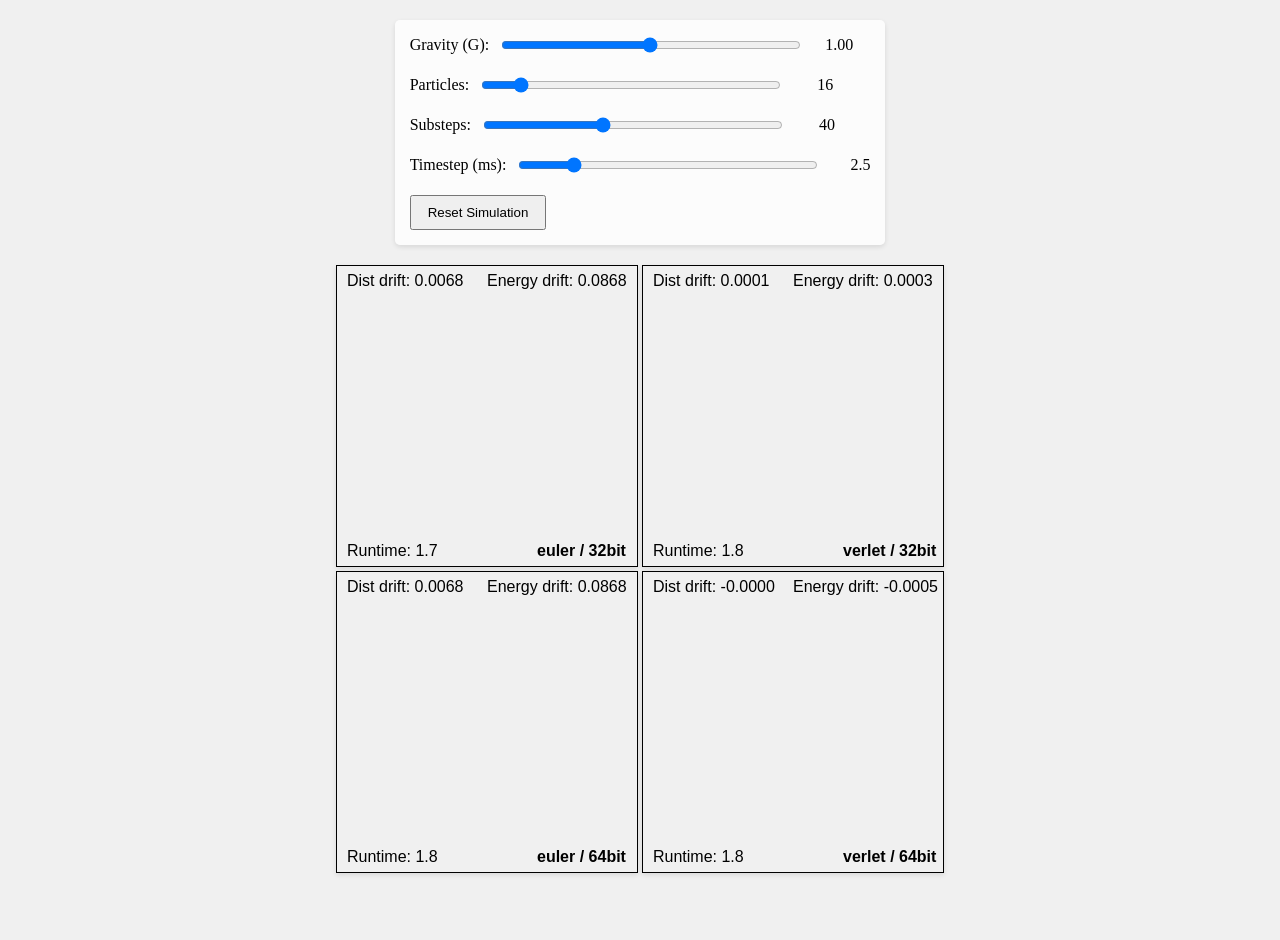
==== index.html @ 64ad9bde "Github pages" ====
<!DOCTYPE html>
<html lang="en">
<head>
    <meta charset="UTF-8">
    <meta name="viewport" content="width=device-width, initial-scale=1.0">
    <title>N-Body Simulation</title>
    <link rel="stylesheet" href="style.css">
</head>
<body>
    <div class="controls-panel">
        <div>
            <label for="gravitySlider">Gravity (G): </label>
            <input type="range" id="gravitySlider" min="0.01" max="2.0" step="0.01" value="1">
            <span id="gravityValue">1.0</span>
        </div>
        <div>
            <label for="particlesSlider">Particles: </label>
            <input type="range" id="particlesSlider" min="2" max="128" step="1" value="16">
            <span id="particlesValue">64</span>
        </div>
        <div>
            <label for="substepsSlider">Substeps: </label>
            <input type="range" id="substepsSlider" min="1" max="100" step="1" value="40">
            <span id="substepsValue">10</span>
        </div>
        <div>
            <label for="timestepSlider">Timestep (ms): </label>
            <input type="range" id="timestepSlider" min="1" max="10" step="0.1" value="2.5">
            <span id="timestepValue">2.5</span>
        </div>
        <div>
            <button id="resetButton" style="padding: 8px 16px;">Reset Simulation</button>
        </div>
    </div>

    
    <div class="canvas-container">
        <canvas id="singleAndEulerCanvas" width="300" height="300"></canvas>
        <canvas id="singleAndVerletCanvas" width="300" height="300"></canvas>
    </div>

    <div class="canvas-container">
        <canvas id="doubleAndEulerCanvas" width="300" height="300"></canvas>
        <canvas id="doubleAndVerletCanvas" width="300" height="300"></canvas>
    </div>

    <script>
        class Simulation {
            constructor(canvasId) {
                this.canvasId = canvasId;
                this.canvas = document.getElementById(canvasId);
                this.ctx = this.canvas.getContext('2d');
                this.particles = [];
                this.expectedEnergy = 0;
                this.disintegrationAt = 0;
                this.runtime = 0;
                this.startedAt = performance.now();
                this.lastTime = performance.now();
            }

            createInitialParticles() {
                for (let i = this.particles.length; i < particleCount; i++) {
                    if (this.canvasId.includes('single')) {     
                        const angle = (i / particleCount) * Math.PI * 2;
                        const x = Math.fround(Math.cos(angle));
                        const y = Math.fround(Math.sin(angle));
                        this.particles.push(new Particle(x, y));
                    } else {
                        const angle = (i / particleCount) * Math.PI * 2;
                        const x = Math.cos(angle);
                        const y = Math.sin(angle);
                        this.particles.push(new Particle(x, y));
                    }
                }
            }

            calculateGravitationalPull(particle) {
                let totalForceX = 0;
                let totalForceY = 0;

                for (const other of this.particles) {
                    if (other === particle) continue;

                    const dx = other.position.x - particle.position.x;
                    const dy = other.position.y - particle.position.y;

                    if (this.canvasId.includes('single')) { 
                        const distance = Math.fround(Math.sqrt(dx * dx + dy * dy));

                        totalForceX += Math.fround(G * (dx / distance));
                        totalForceY += Math.fround(G * (dy / distance));
                    } else {
                        const distance = Math.sqrt(dx * dx + dy * dy);

                        totalForceX += G * (dx / distance);
                        totalForceY += G * (dy / distance);
                    }
                }

                return {
                    x: totalForceX,
                    y: totalForceY,
                    magnitude: Math.sqrt(totalForceX * totalForceX + totalForceY * totalForceY)
                };
            }

            initializeOrbitalVelocities() {
                for (const particle of this.particles) {
                    const force = this.calculateGravitationalPull(particle);
                    
                    const orbitalSpeed = Math.sqrt(force.magnitude);
                    
                    const forceDir = Math.atan2(force.y, force.x);
                    const perpDir = forceDir + Math.PI/2;
                    
                    if (this.canvasId.includes('single')) { 
                        particle.velocity.x = Math.fround(orbitalSpeed * Math.cos(perpDir));
                        particle.velocity.y = Math.fround(orbitalSpeed * Math.sin(perpDir));
                    } else {
                        particle.velocity.x = orbitalSpeed * Math.cos(perpDir);
                        particle.velocity.y = orbitalSpeed * Math.sin(perpDir);
                    }

                    particle.acceleration.x = force.x;
                    particle.acceleration.y = force.y;
                }

                this.expectedEnergy = this.calculateTotalEnergy();
            }

            updatePositions(subDeltaTime) {
                for (const particle of this.particles) {
                    if (this.canvasId.includes('single')) {
                        particle.position.x += Math.fround(particle.velocity.x * subDeltaTime);
                        particle.position.y += Math.fround(particle.velocity.y * subDeltaTime);
                    } else {
                        particle.position.x += particle.velocity.x * subDeltaTime;
                        particle.position.y += particle.velocity.y * subDeltaTime;
                    }
                }
            }

            updateAccelerations() {
                for (const particle of this.particles) {
                    const force = this.calculateGravitationalPull(particle);
                    particle.acceleration.x = force.x;
                    particle.acceleration.y = force.y;
                }
            }

            updateVelocities(subDeltaTime) {
                for (const particle of this.particles) {
                    if (this.canvasId.includes('single')) {
                        particle.velocity.x += Math.fround(particle.acceleration.x * subDeltaTime);
                        particle.velocity.y += Math.fround(particle.acceleration.y * subDeltaTime);
                    } else {
                        particle.velocity.x += particle.acceleration.x * subDeltaTime;
                        particle.velocity.y += particle.acceleration.y * subDeltaTime;
                    }
                }
            }

            drawParticles() {
                const centerX = this.canvas.width / 2;
                const centerY = this.canvas.height / 2;

                for (const [index, particle] of this.particles.entries()) {
                    const x = particle.position.x * SCALE - 32 + centerX;
                    const y = particle.position.y * SCALE - 32 + centerY;
                    
                    const particleImage = new Image();
                    if (index == 0) {
                        particleImage.src = 'particle.png';
                    } else {
                        particleImage.src = 'particle.png';
                    }
                    this.ctx.drawImage(particleImage, x, y, 64, 64);
                }
            }

            calculateAverageDistance() {
                let totalDistance = 0;
                for (const particle of this.particles) {
                    const dx = particle.position.x;
                    const dy = particle.position.y;
                    totalDistance += Math.sqrt(dx * dx + dy * dy);
                }
                return totalDistance / this.particles.length;
            }

            calculateTotalEnergy() {
                let totalEnergy = 0;
                for (const particle of this.particles) {
                    totalEnergy += 0.5 * particle.velocity.x * particle.velocity.x + 0.5 * particle.velocity.y * particle.velocity.y;
                }
                return totalEnergy;
            }

            calculateLargestDistance() {
                let largestDistance = 0;
                for (let i = 0; i < this.particles.length - 1; i++) {
                    const particle1 = this.particles[i];
                    const particle2 = this.particles[i + 1];
                    const dx = particle2.position.x - particle1.position.x;
                    const dy = particle2.position.y - particle1.position.y;
                    const distance = Math.sqrt(dx * dx + dy * dy);
                    largestDistance = Math.max(largestDistance, distance);
                }
                return largestDistance;
            }

            draw() {
                const deltaTime = timestep / 1000; // Convert ms to seconds
                const subDeltaTime = deltaTime / substeps;

                this.ctx.clearRect(0, 0, this.canvas.width, this.canvas.height);

                for (let step = 0; step < substeps; step++) {
                    if (this.canvasId.includes('Euler')) {
                        this.updateVelocities(subDeltaTime);
                        this.updatePositions(subDeltaTime);
                        this.updateAccelerations();
                    } else { 
                        this.updateVelocities(subDeltaTime*0.5);
                        this.updatePositions(subDeltaTime);
                        this.updateAccelerations();
                        this.updateVelocities(subDeltaTime*0.5);
                    }
                }

                this.drawParticles();
                
                const averageDistance = this.calculateAverageDistance();
                this.ctx.fillStyle = 'black';
                this.ctx.font = '16px Arial';
                const distDrift = Math.sqrt(Math.abs(averageDistance - 1)) * -Math.sign(averageDistance - 1);
                this.ctx.fillText(`Dist drift: ${distDrift.toFixed(4)}`, 10, 20);

                const energyDrift = Math.sqrt(Math.abs(this.calculateTotalEnergy() - this.expectedEnergy)) * Math.sign(this.calculateTotalEnergy() - this.expectedEnergy);
                this.ctx.fillText(`Energy drift: ${energyDrift.toFixed(4)}`, 150, 20);

                const currentTime = performance.now();
                this.runtime = (currentTime - this.startedAt)/1000.0;
                this.lastTime = currentTime;

                if (this.disintegrationAt == 0) {
                    if (this.calculateLargestDistance() > (Math.PI/particleCount)*2.2)
                        this.disintegrationAt = this.runtime;
                }

                if (this.disintegrationAt > 0) {
                    this.ctx.fillStyle = 'red';
                    this.ctx.fillText(`Decohesion at: ${this.disintegrationAt.toFixed(1)}`, 10, 290);
                } else {
                    this.ctx.fillStyle = 'black';
                    this.ctx.fillText(`Runtime: ${this.runtime.toFixed(1)}`, 10, 290);
                }

                let typeText = '';
                if (this.canvasId == 'singleAndEulerCanvas') {
                    typeText = 'euler / 32bit';
                } else if (this.canvasId == 'singleAndVerletCanvas') {
                    typeText = 'verlet / 32bit';
                } else if (this.canvasId == 'doubleAndEulerCanvas') {
                    typeText = 'euler / 64bit';
                } else if (this.canvasId == 'doubleAndVerletCanvas') {
                    typeText = 'verlet / 64bit';
                }
                
                this.ctx.fillStyle = 'black';
                this.ctx.font = 'bold 16px Arial';
                this.ctx.fillText(typeText, 200, 290);

                requestAnimationFrame(() => this.draw());
            }
        }

        class Particle {
            constructor(x, y) {
                this.position = { x, y };
                this.velocity = { x: 0, y: 0 };
                this.acceleration = { x: 0, y: 0 };
            }
        }

        let G = 1;
        const SCALE = 100.0;
        let substeps = 10;
        let particleCount = 16;
        let timestep = 2.5;

        // Create simulations
        const simulations = [
            new Simulation('singleAndEulerCanvas'),
            new Simulation('singleAndVerletCanvas'),
            new Simulation('doubleAndEulerCanvas'),
            new Simulation('doubleAndVerletCanvas')
        ];

        // Add gravity slider handling
        const gravitySlider = document.getElementById('gravitySlider');
        const gravityValue = document.getElementById('gravityValue');

        // Add particles slider handling
        const particlesSlider = document.getElementById('particlesSlider');
        const particlesValue = document.getElementById('particlesValue');

        // Add substeps slider handling
        const substepSlider = document.getElementById('substepsSlider');
        const substepValue = document.getElementById('substepsValue');

        // Add timestep slider handling
        const timestepSlider = document.getElementById('timestepSlider');
        const timestepValue = document.getElementById('timestepValue');

        // Read initial values
        G = parseFloat(gravitySlider.value);
        gravityValue.textContent = G.toFixed(2);
        particleCount = parseInt(particlesSlider.value);
        particlesValue.textContent = particleCount;
        substeps = parseInt(substepSlider.value);
        substepValue.textContent = substeps;
        timestep = parseFloat(timestepSlider.value);
        timestepValue.textContent = timestep.toFixed(1);

        gravitySlider.addEventListener('input', function() {
            G = parseFloat(this.value);
            gravityValue.textContent = G.toFixed(2);
        });

        particlesSlider.addEventListener('input', function() {
            particleCount = parseInt(this.value);
            particlesValue.textContent = particleCount;

            for (const sim of simulations) {
                if (sim.particles.length > particleCount) {
                    sim.particles.length = particleCount;
                }
                sim.createInitialParticles();
                sim.initializeOrbitalVelocities();
            }
        });

        substepSlider.addEventListener('input', function() {
            substeps = parseInt(this.value);
            substepValue.textContent = substeps;
        });

        timestepSlider.addEventListener('input', function() {
            timestep = parseFloat(this.value);
            timestepValue.textContent = timestep.toFixed(1);
        });

        const resetButton = document.getElementById('resetButton');
        resetButton.addEventListener('click', function() {
            for (const sim of simulations) {
                sim.particles.length = 0;
                sim.createInitialParticles();
                sim.initializeOrbitalVelocities();
                sim.startedAt = performance.now();
                sim.lastTime = performance.now();
                sim.disintegrationAt = 0;
            }
        });

        // Initialize and start all simulations
        for (const sim of simulations) {
            sim.createInitialParticles();
            sim.initializeOrbitalVelocities();
            sim.draw();
        }
    </script>
</body>
</html>
---- style.css ----
body {
    display: flex;
    flex-direction: column;
    align-items: center;
    min-height: 100vh;
    margin: 0;
    background-color: #f0f0f0;
    padding: 20px;
}

.controls-panel {
    display: flex;
    flex-direction: column;
    gap: 20px;
    background-color: rgba(255, 255, 255, 0.8);
    padding: 15px;
    border-radius: 5px;
    box-shadow: 0 2px 5px rgba(0, 0, 0, 0.1);
    margin-bottom: 20px;
}

.controls-panel div {
    display: flex;
    align-items: center;
    gap: 10px;
}

.controls-panel label {
    white-space: nowrap;
}

.controls-panel input[type="range"] {
    width: 300px;
}

.controls-panel span {
    min-width: 40px;
    text-align: right;
}

canvas {
    border: 1px solid black;
    box-shadow: 0 2px 5px rgba(0, 0, 0, 0.1);
}
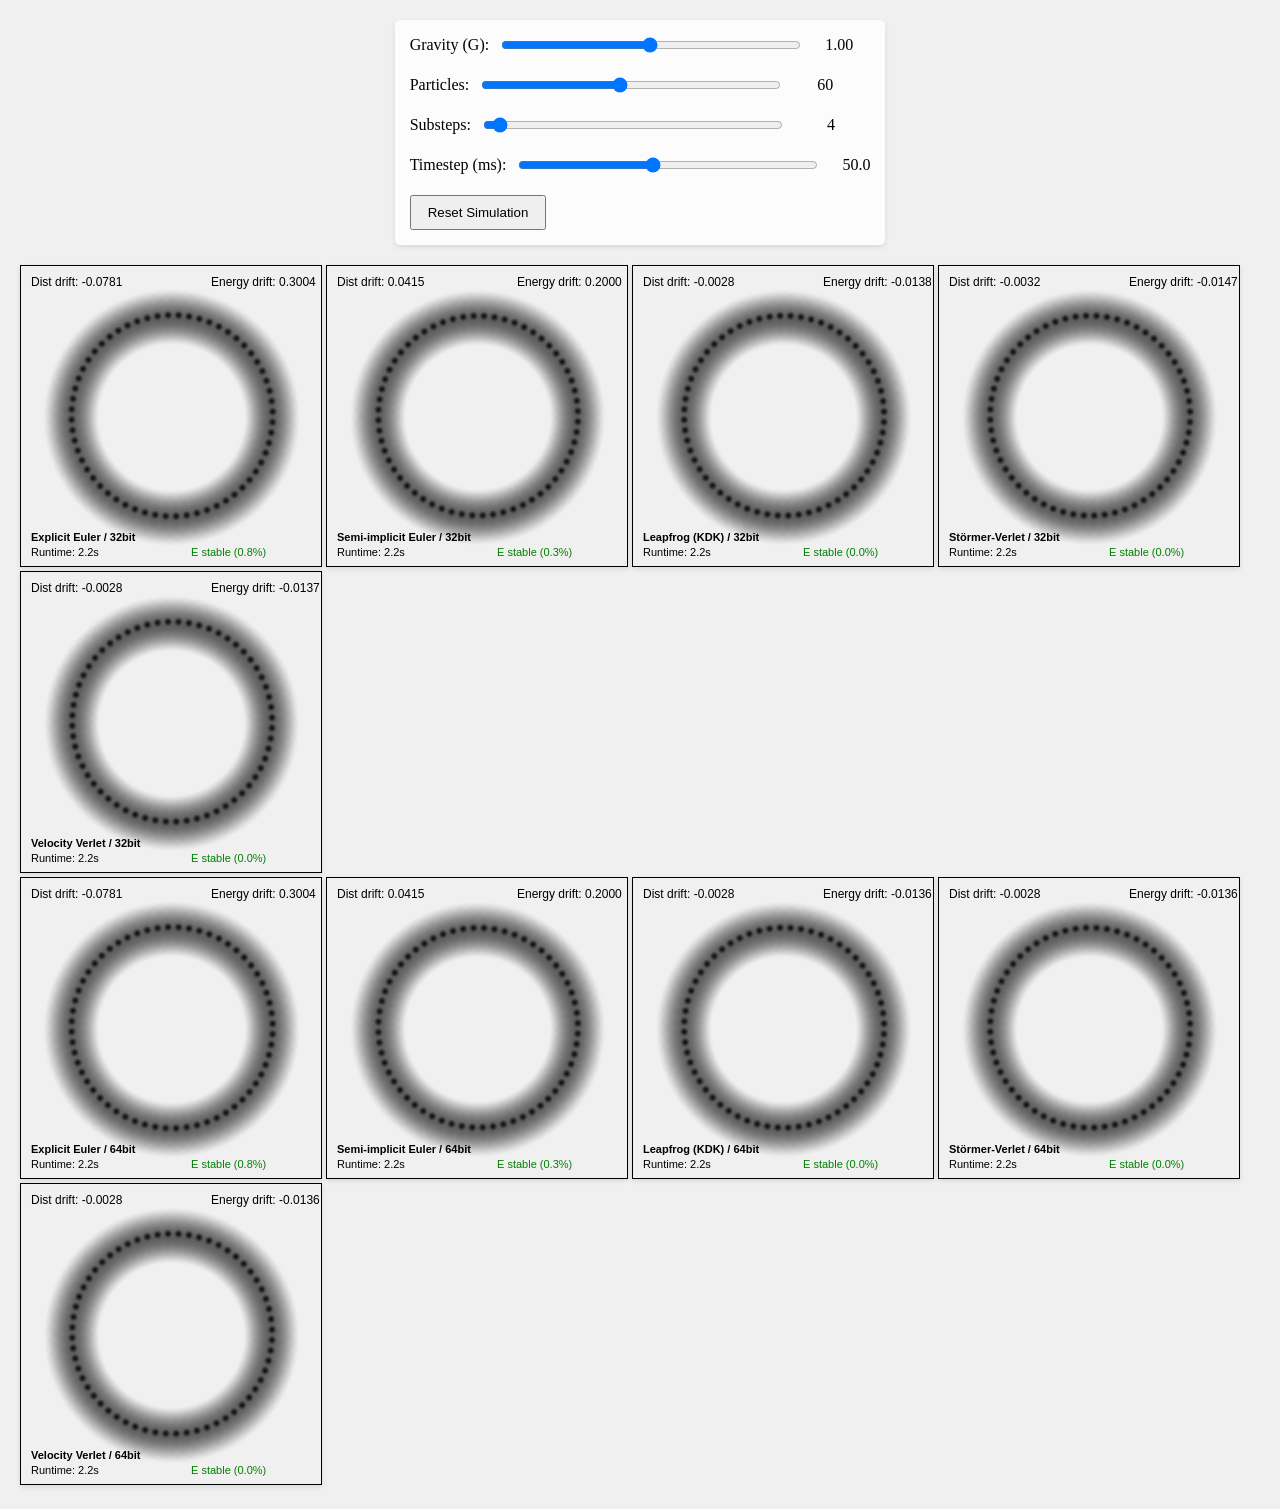
==== commit 960c4e59: "Cleaning up, more integrators" ====
--- a/index.html
+++ b/index.html
@@ -1,374 +1,294 @@
-<!DOCTYPE html>
+<!doctype html>
 <html lang="en">
-<head>
-    <meta charset="UTF-8">
-    <meta name="viewport" content="width=device-width, initial-scale=1.0">
-    <title>N-Body Simulation</title>
-    <link rel="stylesheet" href="style.css">
-</head>
-<body>
-    <div class="controls-panel">
-        <div>
-            <label for="gravitySlider">Gravity (G): </label>
-            <input type="range" id="gravitySlider" min="0.01" max="2.0" step="0.01" value="1">
-            <span id="gravityValue">1.0</span>
+    <head>
+        <meta charset="UTF-8" />
+        <meta name="viewport" content="width=device-width, initial-scale=1.0" />
+        <title>N-Body Simulation</title>
+        <link rel="stylesheet" href="style.css" />
+    </head>
+    <body>
+        <div class="controls-panel">
+            <div>
+                <label for="gravitySlider">Gravity (G): </label>
+                <input
+                    type="range"
+                    id="gravitySlider"
+                    min="0.01"
+                    max="2.0"
+                    step="0.01"
+                    value="1"
+                />
+                <span id="gravityValue">1.0</span>
+            </div>
+            <div>
+                <label for="particlesSlider">Particles: </label>
+                <input
+                    type="range"
+                    id="particlesSlider"
+                    min="2"
+                    max="128"
+                    step="1"
+                    value="60"
+                />
+                <span id="particlesValue">64</span>
+            </div>
+            <div>
+                <label for="substepsSlider">Substeps: </label>
+                <input
+                    type="range"
+                    id="substepsSlider"
+                    min="1"
+                    max="100"
+                    step="1"
+                    value="4"
+                />
+                <span id="substepsValue">10</span>
+            </div>
+            <div>
+                <label for="timestepSlider">Timestep (ms): </label>
+                <input
+                    type="range"
+                    id="timestepSlider"
+                    min="10"
+                    max="100"
+                    step="1"
+                    value="50"
+                />
+                <span id="timestepValue">2.5</span>
+            </div>
+            <div>
+                <button id="resetButton" style="padding: 8px 16px">
+                    Reset Simulation
+                </button>
+            </div>
         </div>
-        <div>
-            <label for="particlesSlider">Particles: </label>
-            <input type="range" id="particlesSlider" min="2" max="128" step="1" value="16">
-            <span id="particlesValue">64</span>
+
+        <div class="canvas-container">
+            <canvas id="explicitEuler_f32" width="300" height="300"></canvas>
+            <canvas id="semiImplicitEuler_f32" width="300" height="300"></canvas>
+            <canvas id="leapfrog_f32" width="300" height="300"></canvas>
+            <canvas id="stormerVerlet_f32" width="300" height="300"></canvas>
+            <canvas id="velocityVerlet_f32" width="300" height="300"></canvas>
         </div>
-        <div>
-            <label for="substepsSlider">Substeps: </label>
-            <input type="range" id="substepsSlider" min="1" max="100" step="1" value="40">
-            <span id="substepsValue">10</span>
+
+        <div class="canvas-container">
+            <canvas id="explicitEuler_f64" width="300" height="300"></canvas>
+            <canvas id="semiImplicitEuler_f64" width="300" height="300"></canvas>
+            <canvas id="leapfrog_f64" width="300" height="300"></canvas>
+            <canvas id="stormerVerlet_f64" width="300" height="300"></canvas>
+            <canvas id="velocityVerlet_f64" width="300" height="300"></canvas>
         </div>
-        <div>
-            <label for="timestepSlider">Timestep (ms): </label>
-            <input type="range" id="timestepSlider" min="1" max="10" step="0.1" value="2.5">
-            <span id="timestepValue">2.5</span>
-        </div>
-        <div>
-            <button id="resetButton" style="padding: 8px 16px;">Reset Simulation</button>
-        </div>
-    </div>
-
-    
-    <div class="canvas-container">
-        <canvas id="singleAndEulerCanvas" width="300" height="300"></canvas>
-        <canvas id="singleAndVerletCanvas" width="300" height="300"></canvas>
-    </div>
-
-    <div class="canvas-container">
-        <canvas id="doubleAndEulerCanvas" width="300" height="300"></canvas>
-        <canvas id="doubleAndVerletCanvas" width="300" height="300"></canvas>
-    </div>
-
-    <script>
-        class Simulation {
-            constructor(canvasId) {
-                this.canvasId = canvasId;
-                this.canvas = document.getElementById(canvasId);
-                this.ctx = this.canvas.getContext('2d');
-                this.particles = [];
-                this.expectedEnergy = 0;
-                this.disintegrationAt = 0;
-                this.runtime = 0;
-                this.startedAt = performance.now();
-                this.lastTime = performance.now();
-            }
-
-            createInitialParticles() {
-                for (let i = this.particles.length; i < particleCount; i++) {
-                    if (this.canvasId.includes('single')) {     
-                        const angle = (i / particleCount) * Math.PI * 2;
-                        const x = Math.fround(Math.cos(angle));
-                        const y = Math.fround(Math.sin(angle));
-                        this.particles.push(new Particle(x, y));
+
+        <script src="particles.js"></script>
+        <script src="integrators/common.js"></script>
+        <script src="integrators/explicit-euler.js"></script>
+        <script src="integrators/semi-implicit-euler.js"></script>
+        <script src="integrators/leapfrog.js"></script>
+        <script src="integrators/stormer-verlet.js"></script>
+        <script src="integrators/velocity-verlet.js"></script>
+        <script>
+            const particleSprite = new Image();
+            particleSprite.src = "particle.png";
+
+            const SCALE = 100.0;
+            let G = 1.0;
+            let substeps = 4;
+            let particleCount = 60;
+            let timestep = 50;
+
+            const INTEGRATORS = {
+                explicitEuler:     { fn: explicitEulerStep,     label: "Explicit Euler" },
+                semiImplicitEuler: { fn: semiImplicitEulerStep, label: "Semi-implicit Euler" },
+                leapfrog:          { fn: leapfrogStep,          label: "Leapfrog (KDK)" },
+                stormerVerlet:     { fn: stormerVerletStep,     label: "Störmer-Verlet" },
+                velocityVerlet:    { fn: velocityVerletStep,    label: "Velocity Verlet" },
+            };
+
+            class Simulation {
+                constructor(canvasId, integratorKey, precision) {
+                    this.canvas = document.getElementById(canvasId);
+                    this.ctx = this.canvas.getContext("2d");
+                    this.particles = [];
+                    this.expectedEnergy = 0;
+                    this.gapDecohesionAt = 0;
+                    this.energyCollapseAt = 0;
+                    this.startedAt = performance.now();
+                    this.integrate = INTEGRATORS[integratorKey].fn;
+                    this.precision = precision;
+                    this.label = `${INTEGRATORS[integratorKey].label} / ${precision === "f32" ? "32bit" : "64bit"}`;
+                }
+
+                resetParticles() {
+                    this.particles = createParticles(this.particles, particleCount);
+                }
+
+                gravityPull(particle) {
+                    let fx = 0, fy = 0;
+                    for (const other of this.particles) {
+                        if (other === particle) continue;
+                        const dx = other.position.x - particle.position.x;
+                        const dy = other.position.y - particle.position.y;
+                        const dist = Math.sqrt(dx * dx + dy * dy);
+                        fx += G * 0.01 * dx / dist;
+                        fy += G * 0.01 * dy / dist;
+                    }
+                    return { x: fx, y: fy, magnitude: Math.sqrt(fx * fx + fy * fy) };
+                }
+
+                initOrbitalVelocities() {
+                    for (const p of this.particles) {
+                        const force = this.gravityPull(p);
+                        const speed = Math.sqrt(force.magnitude);
+                        const perpDir = Math.atan2(force.y, force.x) + Math.PI / 2;
+                        p.velocity.x = speed * Math.cos(perpDir);
+                        p.velocity.y = speed * Math.sin(perpDir);
+                        p.acceleration.x = force.x;
+                        p.acceleration.y = force.y;
+                    }
+                    this.expectedEnergy = this.totalEnergy();
+                }
+
+                totalEnergy() {
+                    let e = 0;
+                    for (const p of this.particles) {
+                        e += 0.5 * (p.velocity.x ** 2 + p.velocity.y ** 2);
+                    }
+                    return e;
+                }
+
+                avgDistance() {
+                    let sum = 0;
+                    for (const p of this.particles)
+                        sum += Math.sqrt(p.position.x ** 2 + p.position.y ** 2);
+                    return sum / this.particles.length;
+                }
+
+                maxNeighborGap() {
+                    let max = 0;
+                    for (let i = 0; i < this.particles.length - 1; i++) {
+                        const a = this.particles[i], b = this.particles[i + 1];
+                        const dx = b.position.x - a.position.x;
+                        const dy = b.position.y - a.position.y;
+                        max = Math.max(max, Math.sqrt(dx * dx + dy * dy));
+                    }
+                    return max;
+                }
+
+                reset() {
+                    this.particles.length = 0;
+                    this.resetParticles();
+                    this.initOrbitalVelocities();
+                    this.startedAt = performance.now();
+                    this.gapDecohesionAt = 0;
+                    this.energyCollapseAt = 0;
+                }
+
+                draw() {
+                    const dt = timestep / 1000 / substeps;
+                    const { ctx, canvas } = this;
+                    const pullFn = (p) => this.gravityPull(p);
+
+                    ctx.clearRect(0, 0, canvas.width, canvas.height);
+
+                    for (let i = 0; i < substeps; i++)
+                        this.integrate(this.particles, dt, pullFn, this.precision);
+
+                    const cx = canvas.width / 2, cy = canvas.height / 2;
+                    for (const p of this.particles)
+                        ctx.drawImage(particleSprite, p.position.x * SCALE - 32 + cx, p.position.y * SCALE - 32 + cy, 64, 64);
+
+                    // HUD
+                    ctx.fillStyle = "black";
+                    ctx.font = "12px Arial";
+
+                    const avgDist = this.avgDistance();
+                    const distDrift = Math.sqrt(Math.abs(avgDist - 1)) * -Math.sign(avgDist - 1);
+                    ctx.fillText(`Dist drift: ${distDrift.toFixed(4)}`, 10, 20);
+
+                    const energy = this.totalEnergy();
+                    const eDiff = energy - this.expectedEnergy;
+                    const energyDrift = Math.sqrt(Math.abs(eDiff)) * Math.sign(eDiff);
+                    ctx.fillText(`Energy drift: ${energyDrift.toFixed(4)}`, 190, 20);
+
+                    const runtime = (performance.now() - this.startedAt) / 1000;
+
+                    if (!this.gapDecohesionAt && this.maxNeighborGap() > (Math.PI / particleCount) * 2.2)
+                        this.gapDecohesionAt = runtime;
+
+                    const energyRatio = Math.abs(energy / this.expectedEnergy - 1);
+                    if (!this.energyCollapseAt && energyRatio > 0.1)
+                        this.energyCollapseAt = runtime;
+
+                    ctx.font = "11px Arial";
+
+                    // Bottom-left: gap decohesion
+                    if (this.gapDecohesionAt) {
+                        ctx.fillStyle = "red";
+                        ctx.fillText(`Gap decoh: ${this.gapDecohesionAt.toFixed(1)}s`, 10, 290);
                     } else {
-                        const angle = (i / particleCount) * Math.PI * 2;
-                        const x = Math.cos(angle);
-                        const y = Math.sin(angle);
-                        this.particles.push(new Particle(x, y));
-                    }
-                }
-            }
-
-            calculateGravitationalPull(particle) {
-                let totalForceX = 0;
-                let totalForceY = 0;
-
-                for (const other of this.particles) {
-                    if (other === particle) continue;
-
-                    const dx = other.position.x - particle.position.x;
-                    const dy = other.position.y - particle.position.y;
-
-                    if (this.canvasId.includes('single')) { 
-                        const distance = Math.fround(Math.sqrt(dx * dx + dy * dy));
-
-                        totalForceX += Math.fround(G * (dx / distance));
-                        totalForceY += Math.fround(G * (dy / distance));
+                        ctx.fillStyle = "black";
+                        ctx.fillText(`Runtime: ${runtime.toFixed(1)}s`, 10, 290);
+                    }
+
+                    // Bottom-right: energy collapse
+                    if (this.energyCollapseAt) {
+                        ctx.fillStyle = "red";
+                        ctx.fillText(`E collapse: ${this.energyCollapseAt.toFixed(1)}s`, 170, 290);
                     } else {
-                        const distance = Math.sqrt(dx * dx + dy * dy);
-
-                        totalForceX += G * (dx / distance);
-                        totalForceY += G * (dy / distance);
-                    }
-                }
-
-                return {
-                    x: totalForceX,
-                    y: totalForceY,
-                    magnitude: Math.sqrt(totalForceX * totalForceX + totalForceY * totalForceY)
+                        ctx.fillStyle = "green";
+                        ctx.fillText(`E stable (${(energyRatio * 100).toFixed(1)}%)`, 170, 290);
+                    }
+
+                    ctx.fillStyle = "black";
+                    ctx.font = "bold 11px Arial";
+                    ctx.fillText(this.label, 10, 275);
+
+                    requestAnimationFrame(() => this.draw());
+                }
+            }
+
+            const simulations = [];
+            for (const key of Object.keys(INTEGRATORS)) {
+                for (const prec of ["f32", "f64"]) {
+                    simulations.push(new Simulation(`${key}_${prec}`, key, prec));
+                }
+            }
+
+            // Slider binding helper
+            function bindSlider(id, valueId, parse, format, onChange) {
+                const slider = document.getElementById(id);
+                const display = document.getElementById(valueId);
+                const update = () => {
+                    const val = parse(slider.value);
+                    display.textContent = format(val);
+                    onChange(val);
                 };
-            }
-
-            initializeOrbitalVelocities() {
-                for (const particle of this.particles) {
-                    const force = this.calculateGravitationalPull(particle);
-                    
-                    const orbitalSpeed = Math.sqrt(force.magnitude);
-                    
-                    const forceDir = Math.atan2(force.y, force.x);
-                    const perpDir = forceDir + Math.PI/2;
-                    
-                    if (this.canvasId.includes('single')) { 
-                        particle.velocity.x = Math.fround(orbitalSpeed * Math.cos(perpDir));
-                        particle.velocity.y = Math.fround(orbitalSpeed * Math.sin(perpDir));
-                    } else {
-                        particle.velocity.x = orbitalSpeed * Math.cos(perpDir);
-                        particle.velocity.y = orbitalSpeed * Math.sin(perpDir);
-                    }
-
-                    particle.acceleration.x = force.x;
-                    particle.acceleration.y = force.y;
-                }
-
-                this.expectedEnergy = this.calculateTotalEnergy();
-            }
-
-            updatePositions(subDeltaTime) {
-                for (const particle of this.particles) {
-                    if (this.canvasId.includes('single')) {
-                        particle.position.x += Math.fround(particle.velocity.x * subDeltaTime);
-                        particle.position.y += Math.fround(particle.velocity.y * subDeltaTime);
-                    } else {
-                        particle.position.x += particle.velocity.x * subDeltaTime;
-                        particle.position.y += particle.velocity.y * subDeltaTime;
-                    }
-                }
-            }
-
-            updateAccelerations() {
-                for (const particle of this.particles) {
-                    const force = this.calculateGravitationalPull(particle);
-                    particle.acceleration.x = force.x;
-                    particle.acceleration.y = force.y;
-                }
-            }
-
-            updateVelocities(subDeltaTime) {
-                for (const particle of this.particles) {
-                    if (this.canvasId.includes('single')) {
-                        particle.velocity.x += Math.fround(particle.acceleration.x * subDeltaTime);
-                        particle.velocity.y += Math.fround(particle.acceleration.y * subDeltaTime);
-                    } else {
-                        particle.velocity.x += particle.acceleration.x * subDeltaTime;
-                        particle.velocity.y += particle.acceleration.y * subDeltaTime;
-                    }
-                }
-            }
-
-            drawParticles() {
-                const centerX = this.canvas.width / 2;
-                const centerY = this.canvas.height / 2;
-
-                for (const [index, particle] of this.particles.entries()) {
-                    const x = particle.position.x * SCALE - 32 + centerX;
-                    const y = particle.position.y * SCALE - 32 + centerY;
-                    
-                    const particleImage = new Image();
-                    if (index == 0) {
-                        particleImage.src = 'particle.png';
-                    } else {
-                        particleImage.src = 'particle.png';
-                    }
-                    this.ctx.drawImage(particleImage, x, y, 64, 64);
-                }
-            }
-
-            calculateAverageDistance() {
-                let totalDistance = 0;
-                for (const particle of this.particles) {
-                    const dx = particle.position.x;
-                    const dy = particle.position.y;
-                    totalDistance += Math.sqrt(dx * dx + dy * dy);
-                }
-                return totalDistance / this.particles.length;
-            }
-
-            calculateTotalEnergy() {
-                let totalEnergy = 0;
-                for (const particle of this.particles) {
-                    totalEnergy += 0.5 * particle.velocity.x * particle.velocity.x + 0.5 * particle.velocity.y * particle.velocity.y;
-                }
-                return totalEnergy;
-            }
-
-            calculateLargestDistance() {
-                let largestDistance = 0;
-                for (let i = 0; i < this.particles.length - 1; i++) {
-                    const particle1 = this.particles[i];
-                    const particle2 = this.particles[i + 1];
-                    const dx = particle2.position.x - particle1.position.x;
-                    const dy = particle2.position.y - particle1.position.y;
-                    const distance = Math.sqrt(dx * dx + dy * dy);
-                    largestDistance = Math.max(largestDistance, distance);
-                }
-                return largestDistance;
-            }
-
-            draw() {
-                const deltaTime = timestep / 1000; // Convert ms to seconds
-                const subDeltaTime = deltaTime / substeps;
-
-                this.ctx.clearRect(0, 0, this.canvas.width, this.canvas.height);
-
-                for (let step = 0; step < substeps; step++) {
-                    if (this.canvasId.includes('Euler')) {
-                        this.updateVelocities(subDeltaTime);
-                        this.updatePositions(subDeltaTime);
-                        this.updateAccelerations();
-                    } else { 
-                        this.updateVelocities(subDeltaTime*0.5);
-                        this.updatePositions(subDeltaTime);
-                        this.updateAccelerations();
-                        this.updateVelocities(subDeltaTime*0.5);
-                    }
-                }
-
-                this.drawParticles();
-                
-                const averageDistance = this.calculateAverageDistance();
-                this.ctx.fillStyle = 'black';
-                this.ctx.font = '16px Arial';
-                const distDrift = Math.sqrt(Math.abs(averageDistance - 1)) * -Math.sign(averageDistance - 1);
-                this.ctx.fillText(`Dist drift: ${distDrift.toFixed(4)}`, 10, 20);
-
-                const energyDrift = Math.sqrt(Math.abs(this.calculateTotalEnergy() - this.expectedEnergy)) * Math.sign(this.calculateTotalEnergy() - this.expectedEnergy);
-                this.ctx.fillText(`Energy drift: ${energyDrift.toFixed(4)}`, 150, 20);
-
-                const currentTime = performance.now();
-                this.runtime = (currentTime - this.startedAt)/1000.0;
-                this.lastTime = currentTime;
-
-                if (this.disintegrationAt == 0) {
-                    if (this.calculateLargestDistance() > (Math.PI/particleCount)*2.2)
-                        this.disintegrationAt = this.runtime;
-                }
-
-                if (this.disintegrationAt > 0) {
-                    this.ctx.fillStyle = 'red';
-                    this.ctx.fillText(`Decohesion at: ${this.disintegrationAt.toFixed(1)}`, 10, 290);
-                } else {
-                    this.ctx.fillStyle = 'black';
-                    this.ctx.fillText(`Runtime: ${this.runtime.toFixed(1)}`, 10, 290);
-                }
-
-                let typeText = '';
-                if (this.canvasId == 'singleAndEulerCanvas') {
-                    typeText = 'euler / 32bit';
-                } else if (this.canvasId == 'singleAndVerletCanvas') {
-                    typeText = 'verlet / 32bit';
-                } else if (this.canvasId == 'doubleAndEulerCanvas') {
-                    typeText = 'euler / 64bit';
-                } else if (this.canvasId == 'doubleAndVerletCanvas') {
-                    typeText = 'verlet / 64bit';
-                }
-                
-                this.ctx.fillStyle = 'black';
-                this.ctx.font = 'bold 16px Arial';
-                this.ctx.fillText(typeText, 200, 290);
-
-                requestAnimationFrame(() => this.draw());
-            }
-        }
-
-        class Particle {
-            constructor(x, y) {
-                this.position = { x, y };
-                this.velocity = { x: 0, y: 0 };
-                this.acceleration = { x: 0, y: 0 };
-            }
-        }
-
-        let G = 1;
-        const SCALE = 100.0;
-        let substeps = 10;
-        let particleCount = 16;
-        let timestep = 2.5;
-
-        // Create simulations
-        const simulations = [
-            new Simulation('singleAndEulerCanvas'),
-            new Simulation('singleAndVerletCanvas'),
-            new Simulation('doubleAndEulerCanvas'),
-            new Simulation('doubleAndVerletCanvas')
-        ];
-
-        // Add gravity slider handling
-        const gravitySlider = document.getElementById('gravitySlider');
-        const gravityValue = document.getElementById('gravityValue');
-
-        // Add particles slider handling
-        const particlesSlider = document.getElementById('particlesSlider');
-        const particlesValue = document.getElementById('particlesValue');
-
-        // Add substeps slider handling
-        const substepSlider = document.getElementById('substepsSlider');
-        const substepValue = document.getElementById('substepsValue');
-
-        // Add timestep slider handling
-        const timestepSlider = document.getElementById('timestepSlider');
-        const timestepValue = document.getElementById('timestepValue');
-
-        // Read initial values
-        G = parseFloat(gravitySlider.value);
-        gravityValue.textContent = G.toFixed(2);
-        particleCount = parseInt(particlesSlider.value);
-        particlesValue.textContent = particleCount;
-        substeps = parseInt(substepSlider.value);
-        substepValue.textContent = substeps;
-        timestep = parseFloat(timestepSlider.value);
-        timestepValue.textContent = timestep.toFixed(1);
-
-        gravitySlider.addEventListener('input', function() {
-            G = parseFloat(this.value);
-            gravityValue.textContent = G.toFixed(2);
-        });
-
-        particlesSlider.addEventListener('input', function() {
-            particleCount = parseInt(this.value);
-            particlesValue.textContent = particleCount;
+                slider.addEventListener("input", update);
+                update(); // sync initial value
+            }
+
+            bindSlider("gravitySlider", "gravityValue", parseFloat, v => v.toFixed(2), v => G = v);
+            bindSlider("particlesSlider", "particlesValue", parseInt, String, v => {
+                particleCount = v;
+                for (const sim of simulations) {
+                    if (sim.particles.length > particleCount)
+                        sim.particles.length = particleCount;
+                    sim.resetParticles();
+                    sim.initOrbitalVelocities();
+                }
+            });
+            bindSlider("substepsSlider", "substepsValue", parseInt, String, v => substeps = v);
+            bindSlider("timestepSlider", "timestepValue", parseFloat, v => v.toFixed(1), v => timestep = v);
+
+            document.getElementById("resetButton").addEventListener("click", () => {
+                for (const sim of simulations) sim.reset();
+            });
 
             for (const sim of simulations) {
-                if (sim.particles.length > particleCount) {
-                    sim.particles.length = particleCount;
-                }
-                sim.createInitialParticles();
-                sim.initializeOrbitalVelocities();
-            }
-        });
-
-        substepSlider.addEventListener('input', function() {
-            substeps = parseInt(this.value);
-            substepValue.textContent = substeps;
-        });
-
-        timestepSlider.addEventListener('input', function() {
-            timestep = parseFloat(this.value);
-            timestepValue.textContent = timestep.toFixed(1);
-        });
-
-        const resetButton = document.getElementById('resetButton');
-        resetButton.addEventListener('click', function() {
-            for (const sim of simulations) {
-                sim.particles.length = 0;
-                sim.createInitialParticles();
-                sim.initializeOrbitalVelocities();
-                sim.startedAt = performance.now();
-                sim.lastTime = performance.now();
-                sim.disintegrationAt = 0;
-            }
-        });
-
-        // Initialize and start all simulations
-        for (const sim of simulations) {
-            sim.createInitialParticles();
-            sim.initializeOrbitalVelocities();
-            sim.draw();
-        }
-    </script>
-</body>
+                sim.resetParticles();
+                sim.initOrbitalVelocities();
+                sim.draw();
+            }
+        </script>
+    </body>
 </html>
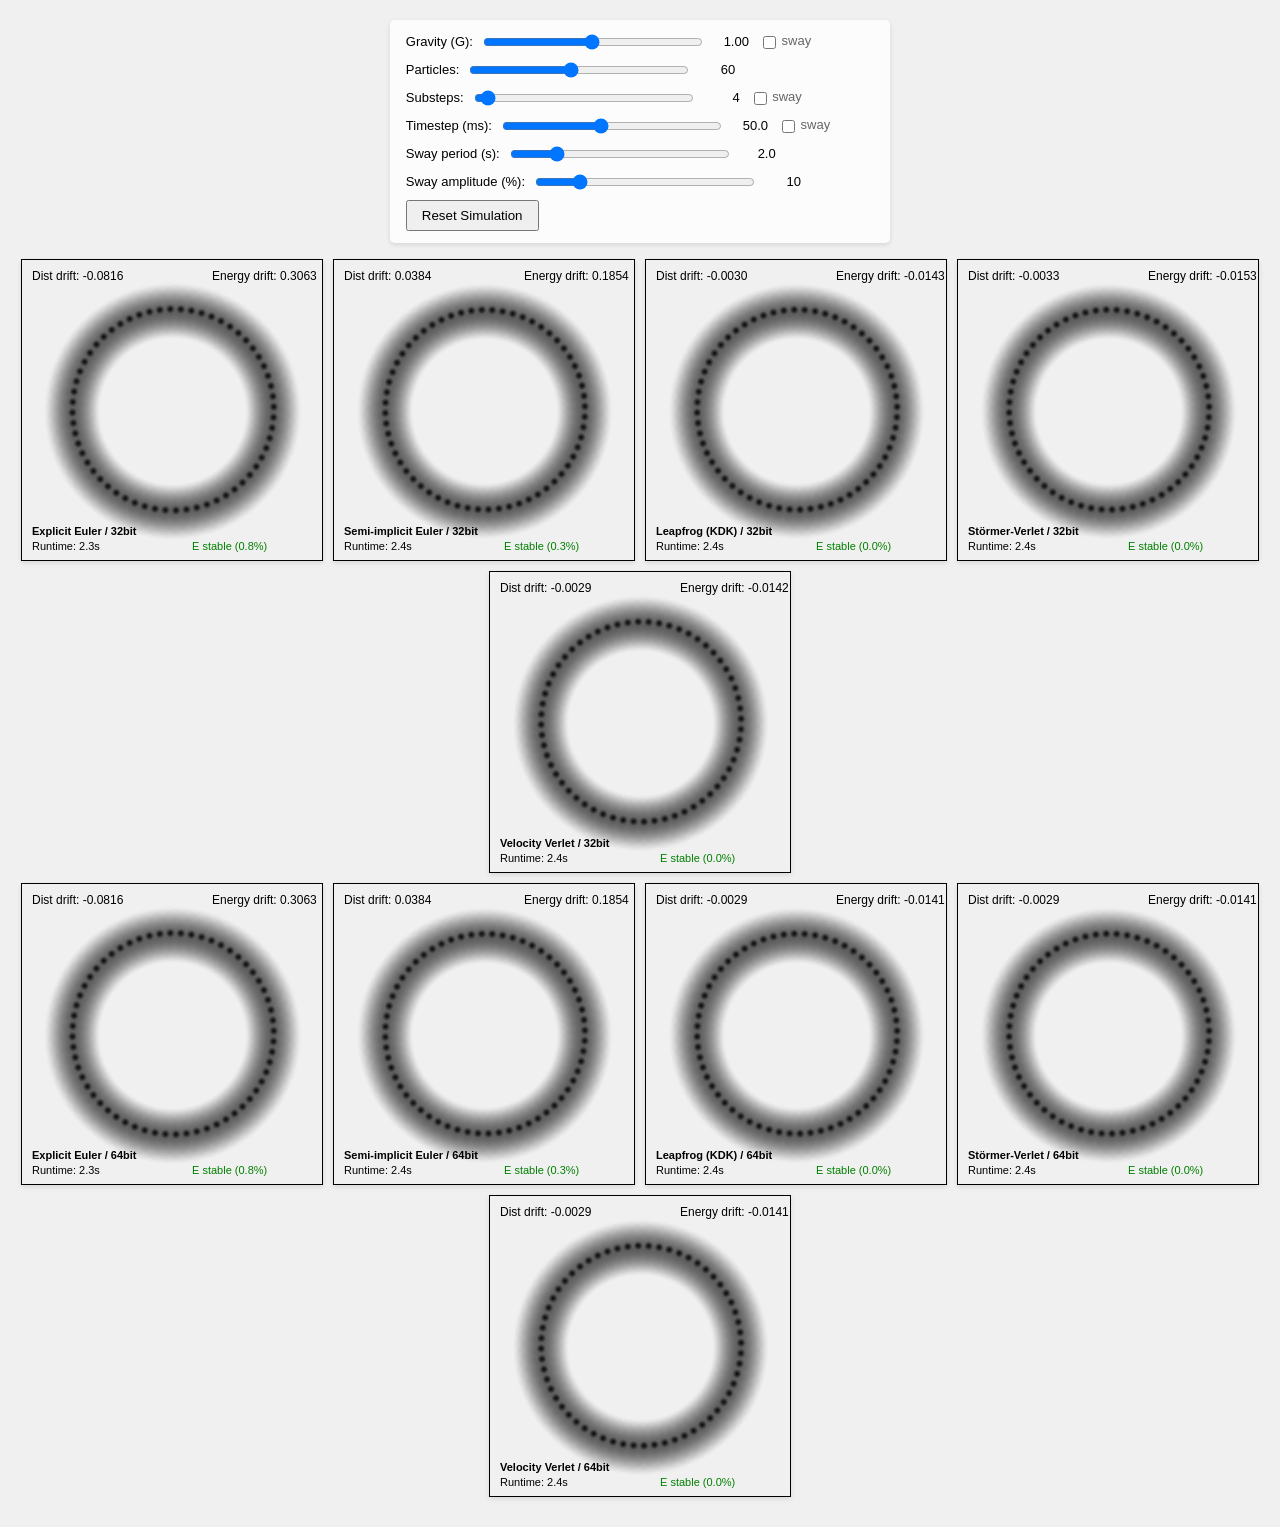
==== commit 4a80e02d: "Added sway (modulation) to key sim values; tightened the UI" ====
--- a/index.html
+++ b/index.html
@@ -9,55 +9,43 @@
     <body>
         <div class="controls-panel">
             <div>
-                <label for="gravitySlider">Gravity (G): </label>
-                <input
-                    type="range"
-                    id="gravitySlider"
-                    min="0.01"
-                    max="2.0"
-                    step="0.01"
-                    value="1"
-                />
+                <label for="gravitySlider">Gravity (G):</label>
+                <input type="range" id="gravitySlider" min="0.01" max="2.0" step="0.01" value="1" />
                 <span id="gravityValue">1.0</span>
-            </div>
-            <div>
-                <label for="particlesSlider">Particles: </label>
-                <input
-                    type="range"
-                    id="particlesSlider"
-                    min="2"
-                    max="128"
-                    step="1"
-                    value="60"
-                />
+                <label class="sway-toggle"><input type="checkbox" class="swayCheckbox" data-slider="gravitySlider" /> sway</label>
+                <span class="sway-readout" data-slider="gravitySlider"></span>
+            </div>
+            <div>
+                <label for="particlesSlider">Particles:</label>
+                <input type="range" id="particlesSlider" min="2" max="128" step="1" value="60" />
                 <span id="particlesValue">64</span>
             </div>
             <div>
-                <label for="substepsSlider">Substeps: </label>
-                <input
-                    type="range"
-                    id="substepsSlider"
-                    min="1"
-                    max="100"
-                    step="1"
-                    value="4"
-                />
+                <label for="substepsSlider">Substeps:</label>
+                <input type="range" id="substepsSlider" min="1" max="100" step="1" value="4" />
                 <span id="substepsValue">10</span>
-            </div>
-            <div>
-                <label for="timestepSlider">Timestep (ms): </label>
-                <input
-                    type="range"
-                    id="timestepSlider"
-                    min="10"
-                    max="100"
-                    step="1"
-                    value="50"
-                />
+                <label class="sway-toggle"><input type="checkbox" class="swayCheckbox" data-slider="substepsSlider" /> sway</label>
+                <span class="sway-readout" data-slider="substepsSlider"></span>
+            </div>
+            <div>
+                <label for="timestepSlider">Timestep (ms):</label>
+                <input type="range" id="timestepSlider" min="10" max="100" step="1" value="50" />
                 <span id="timestepValue">2.5</span>
-            </div>
-            <div>
-                <button id="resetButton" style="padding: 8px 16px">
+                <label class="sway-toggle"><input type="checkbox" class="swayCheckbox" data-slider="timestepSlider" /> sway</label>
+                <span class="sway-readout" data-slider="timestepSlider"></span>
+            </div>
+            <div>
+                <label for="swayPeriodSlider">Sway period (s):</label>
+                <input type="range" id="swayPeriodSlider" min="0.1" max="10" step="0.1" value="2" />
+                <span id="swayPeriodValue">2.0</span>
+            </div>
+            <div>
+                <label for="swayAmplitudeSlider">Sway amplitude (%):</label>
+                <input type="range" id="swayAmplitudeSlider" min="1" max="50" step="1" value="10" />
+                <span id="swayAmplitudeValue">10</span>
+            </div>
+            <div>
+                <button id="resetButton" style="padding: 6px 14px">
                     Reset Simulation
                 </button>
             </div>
@@ -95,6 +83,37 @@
             let substeps = 4;
             let particleCount = 60;
             let timestep = 50;
+
+            // Sway modulation state
+            let swayPeriod = 2;
+            let swayAmplitude = 0.1;
+            const swayEnabled = {}; // sliderId -> bool
+            const swayBaseValues = {}; // sliderId -> base value set by slider
+
+            // Map slider IDs to the setter that applies their value
+            const SWAY_TARGETS = {
+                gravitySlider:  (v) => G = v,
+                substepsSlider: (v) => substeps = Math.max(1, Math.round(v)),
+                timestepSlider: (v) => timestep = Math.max(1, v),
+            };
+
+            const swayReadouts = {};
+
+            function applySway(now) {
+                const phase = (now / 1000) * (2 * Math.PI / swayPeriod);
+                for (const [sliderId, setter] of Object.entries(SWAY_TARGETS)) {
+                    const readout = swayReadouts[sliderId];
+                    if (!swayEnabled[sliderId]) {
+                        if (readout) readout.textContent = "";
+                        continue;
+                    }
+                    const base = swayBaseValues[sliderId];
+                    if (base === undefined) continue;
+                    const val = base * (1 + swayAmplitude * Math.sin(phase));
+                    setter(val);
+                    if (readout) readout.textContent = val.toFixed(2);
+                }
+            }
 
             const INTEGRATORS = {
                 explicitEuler:     { fn: explicitEulerStep,     label: "Explicit Euler" },
@@ -184,6 +203,7 @@
                 }
 
                 draw() {
+                    applySway(performance.now());
                     const dt = timestep / 1000 / substeps;
                     const { ctx, canvas } = this;
                     const pullFn = (p) => this.gravityPull(p);
@@ -261,10 +281,11 @@
                 const update = () => {
                     const val = parse(slider.value);
                     display.textContent = format(val);
+                    if (id in SWAY_TARGETS) swayBaseValues[id] = val;
                     onChange(val);
                 };
                 slider.addEventListener("input", update);
-                update(); // sync initial value
+                update();
             }
 
             bindSlider("gravitySlider", "gravityValue", parseFloat, v => v.toFixed(2), v => G = v);
@@ -279,6 +300,24 @@
             });
             bindSlider("substepsSlider", "substepsValue", parseInt, String, v => substeps = v);
             bindSlider("timestepSlider", "timestepValue", parseFloat, v => v.toFixed(1), v => timestep = v);
+            bindSlider("swayPeriodSlider", "swayPeriodValue", parseFloat, v => v.toFixed(1), v => swayPeriod = v);
+            bindSlider("swayAmplitudeSlider", "swayAmplitudeValue", parseInt, String, v => swayAmplitude = v / 100);
+
+            // Sway readouts
+            for (const el of document.querySelectorAll(".sway-readout"))
+                swayReadouts[el.dataset.slider] = el;
+
+            // Sway checkboxes
+            for (const cb of document.querySelectorAll(".swayCheckbox")) {
+                const sliderId = cb.dataset.slider;
+                swayEnabled[sliderId] = cb.checked;
+                cb.addEventListener("change", () => {
+                    swayEnabled[sliderId] = cb.checked;
+                    if (!cb.checked && sliderId in SWAY_TARGETS) {
+                        SWAY_TARGETS[sliderId](swayBaseValues[sliderId]);
+                    }
+                });
+            }
 
             document.getElementById("resetButton").addEventListener("click", () => {
                 for (const sim of simulations) sim.reset();
--- a/style.css
+++ b/style.css
@@ -6,39 +6,71 @@
     margin: 0;
     background-color: #f0f0f0;
     padding: 20px;
+    font: 13px/1.4 Arial, sans-serif;
 }
 
 .controls-panel {
     display: flex;
     flex-direction: column;
-    gap: 20px;
+    gap: 8px;
     background-color: rgba(255, 255, 255, 0.8);
-    padding: 15px;
+    padding: 12px 16px;
     border-radius: 5px;
     box-shadow: 0 2px 5px rgba(0, 0, 0, 0.1);
-    margin-bottom: 20px;
+    margin-bottom: 16px;
 }
 
 .controls-panel div {
     display: flex;
     align-items: center;
-    gap: 10px;
+    gap: 8px;
 }
 
 .controls-panel label {
     white-space: nowrap;
+    font-size: 13px;
 }
 
 .controls-panel input[type="range"] {
-    width: 300px;
+    width: 220px;
 }
 
 .controls-panel span {
+    min-width: 36px;
+    text-align: right;
+    font-size: 13px;
+    font-variant-numeric: tabular-nums;
+}
+
+.sway-toggle {
+    font-size: 11px;
+    color: #666;
+    cursor: pointer;
+    user-select: none;
+    margin-left: 2px;
+}
+
+.sway-toggle input {
+    margin-right: 2px;
+    vertical-align: middle;
+}
+
+.sway-readout {
+    font-size: 11px;
+    color: #e07020;
     min-width: 40px;
-    text-align: right;
+    font-variant-numeric: tabular-nums;
+}
+
+.canvas-container {
+    display: flex;
+    flex-wrap: wrap;
+    gap: 10px;
+    justify-content: center;
+    margin-bottom: 10px;
 }
 
 canvas {
     border: 1px solid black;
     box-shadow: 0 2px 5px rgba(0, 0, 0, 0.1);
-} +}
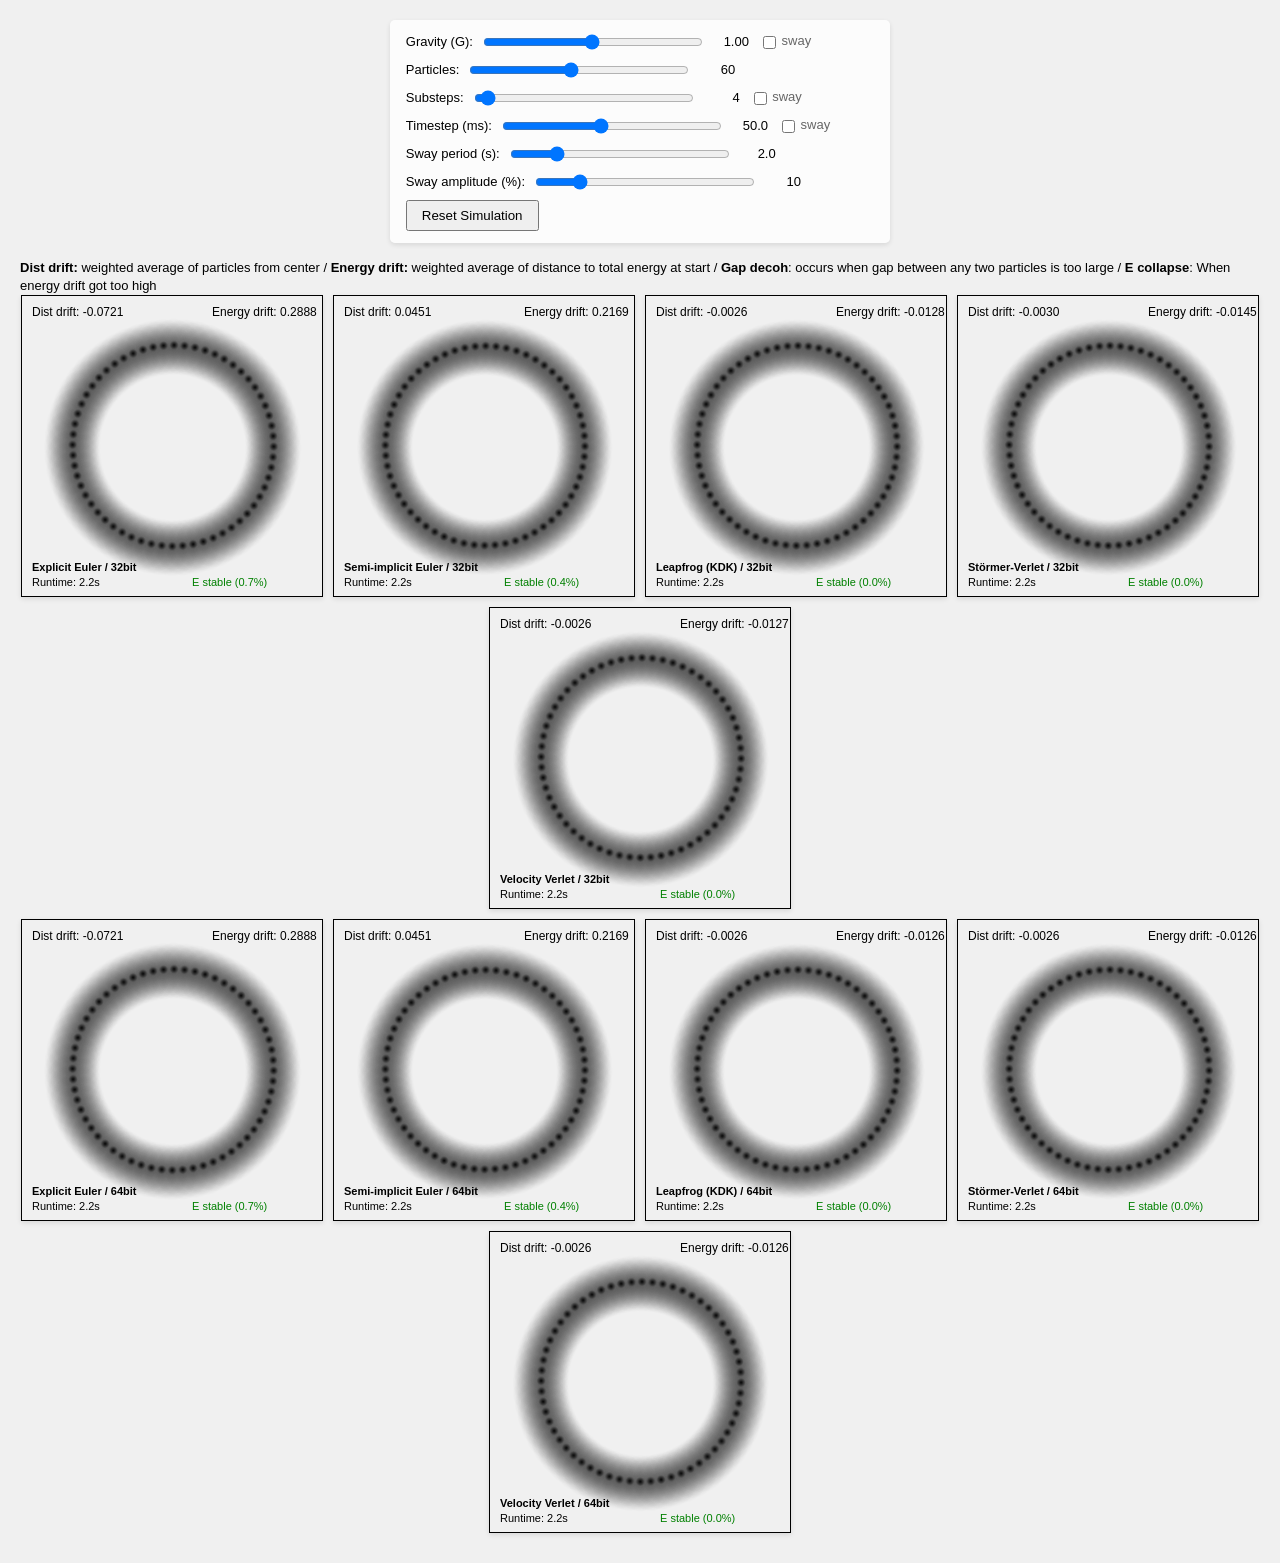
==== commit 08d0f045: "Minimal in-page documentation" ====
--- a/index.html
+++ b/index.html
@@ -50,7 +50,9 @@
                 </button>
             </div>
         </div>
-
+        <div>
+        <b>Dist drift:</b> weighted average of particles from center / <b>Energy drift:</b> weighted average of distance to total energy at start / <b>Gap decoh</b>: occurs when gap between any two particles is too large / <b>E collapse</b>: When energy drift got too high
+        </div>
         <div class="canvas-container">
             <canvas id="explicitEuler_f32" width="300" height="300"></canvas>
             <canvas id="semiImplicitEuler_f32" width="300" height="300"></canvas>
